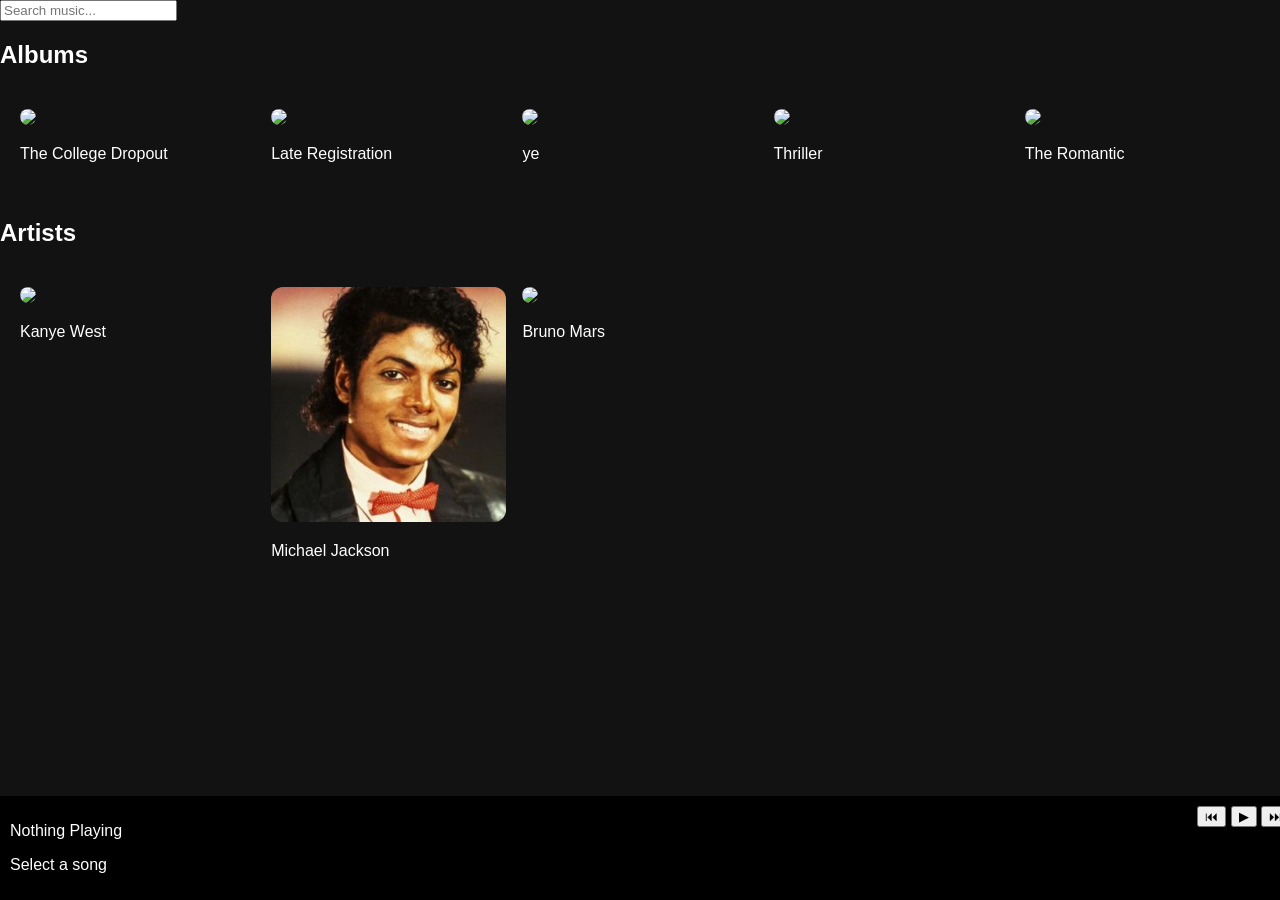
==== index.html @ 0f31b049 "Refactor footer to include playback controls Updated footer controls for song playback functionality" ====
<!DOCTYPE html>
<html lang="en">
<head>
<meta charset="UTF-8">
<meta name="viewport" content="width=device-width, initial-scale=1.0">
<title>Music App</title>
<link rel="stylesheet" href="style.css">
</head>

<body>

<nav class="navbar">
<input id="search-input" placeholder="Search music...">
</nav>

<main>
<div id="app"></div>
</main>

<footer class="player-bar">
  <div class="track-info">
    <p id="player-track-title">Nothing Playing</p>
    <p id="player-track-artist">Select a song</p>
  </div>

  <div class="controls">
    <button onclick="prevSong()">⏮</button>
    <button onclick="togglePlay()">▶</button>
    <button onclick="nextSong()">⏭</button>
  </div>
</footer>

<script src="app.js"></script>
</body>
</html>
---- style.css ----
body {
  margin: 0;
  background: #121212;
  color: white;
  font-family: Arial;
}

/* GRID DESKTOP */
.album-grid, .artist-grid {
  display: grid;
  grid-template-columns: repeat(5, 1fr);
  gap: 16px;
  padding: 20px;
}

/* CARDS */
.album-card, .artist-card {
  cursor: pointer;
}

.album-card img, .artist-card img {
  width: 100%;
  border-radius: 12px;
}

/* TRACKLIST */
.tracklist div {
  padding: 12px;
  margin: 6px 0;
  background: #1e1e1e;
  border-radius: 8px;
  cursor: pointer;
}

/* PLAYER */
.player-bar {
  position: fixed;
  bottom: 0;
  width: 100%;
  background: black;
  display: flex;
  justify-content: space-between;
  padding: 10px;
}

/* MOBILE */
@media (max-width: 768px) {
  .album-grid, .artist-grid {
    grid-template-columns: repeat(2, 1fr);
  }
}
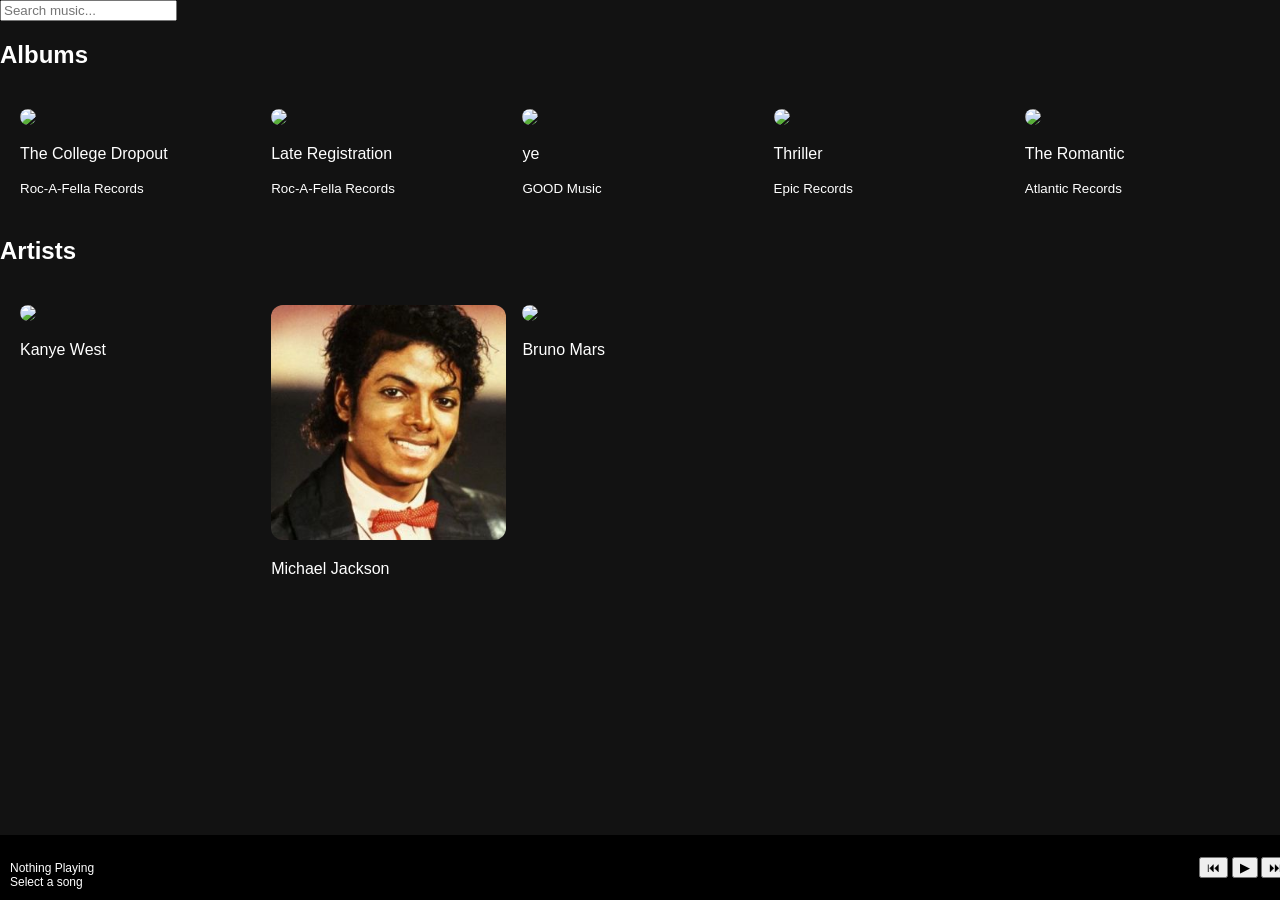
==== commit 572dc66f: "Refactor player footer layout and controls" ====
--- a/index.html
+++ b/index.html
@@ -18,16 +18,24 @@
 </main>
 
 <footer class="player-bar">
-  <div class="track-info">
-    <p id="player-track-title">Nothing Playing</p>
-    <p id="player-track-artist">Select a song</p>
+
+  <!-- LEFT: COVER + TEXT -->
+  <div class="now-playing-left">
+    <img id="player-cover" src="" />
+
+    <div class="now-playing-text">
+      <div id="player-track-title" class="title">Nothing Playing</div>
+      <div id="player-track-artist" class="artist">Select a song</div>
+    </div>
   </div>
 
+  <!-- CONTROLS -->
   <div class="controls">
     <button onclick="prevSong()">⏮</button>
-    <button onclick="togglePlay()">▶</button>
+    <button onclick="togglePlay()" id="play-btn">▶</button>
     <button onclick="nextSong()">⏭</button>
   </div>
+
 </footer>
 
 <script src="app.js"></script>
--- a/style.css
+++ b/style.css
@@ -5,7 +5,7 @@
   font-family: Arial;
 }
 
-/* GRID DESKTOP */
+/* HOME GRID */
 .album-grid, .artist-grid {
   display: grid;
   grid-template-columns: repeat(5, 1fr);
@@ -32,15 +32,20 @@
   cursor: pointer;
 }
 
-/* PLAYER */
+/* =========================
+   🔥 SHRUNK NOW PLAYING BAR
+========================= */
 .player-bar {
   position: fixed;
   bottom: 0;
   width: 100%;
+  height: 55px; /* reduced */
   background: black;
   display: flex;
   justify-content: space-between;
-  padding: 10px;
+  align-items: center;
+  padding: 5px 10px;
+  font-size: 12px;
 }
 
 /* MOBILE */
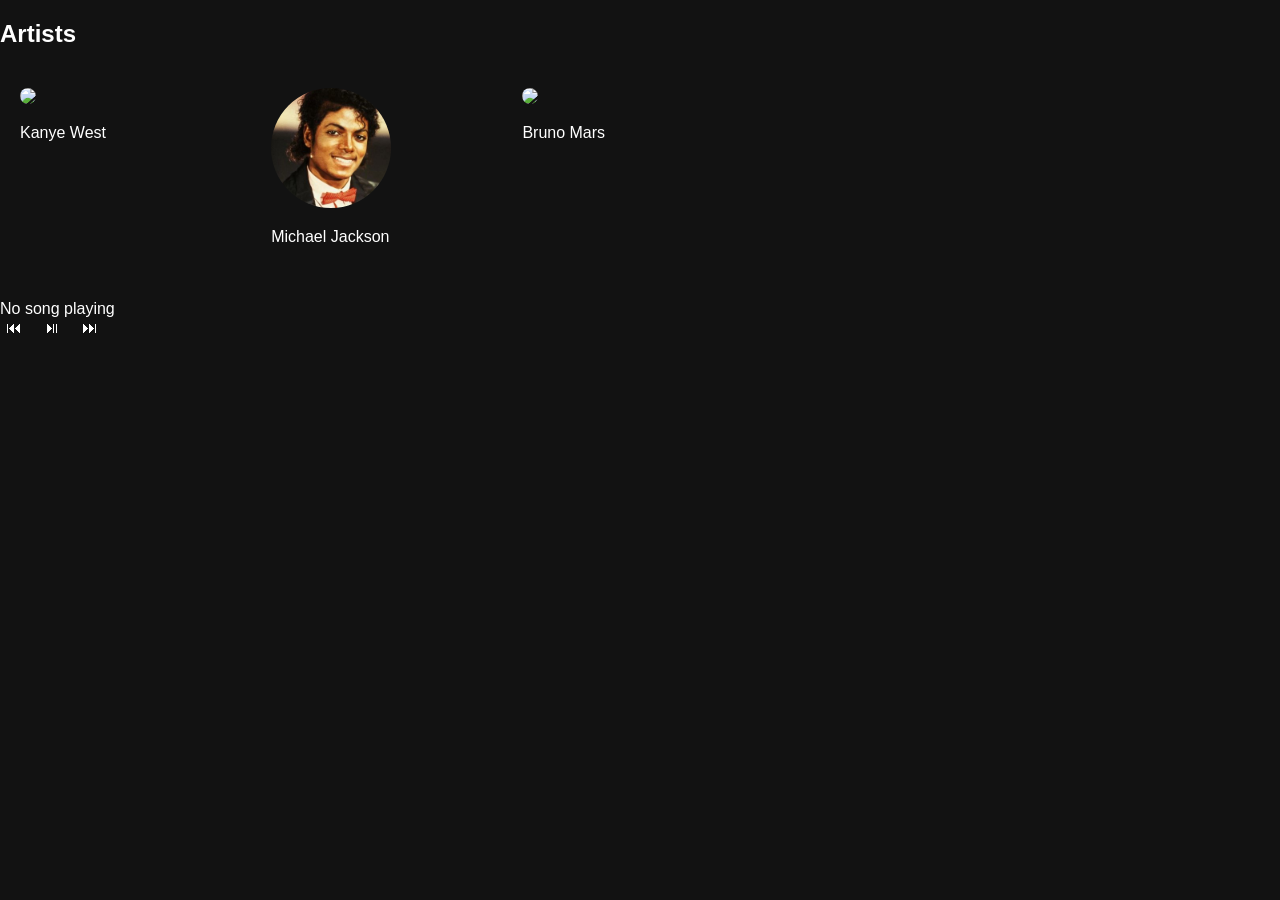
==== commit d519628c: "Refactor index.html for cleaner structure Removed duplicate elements and organized structure." ====
--- a/index.html
+++ b/index.html
@@ -1,43 +1,35 @@
 <!DOCTYPE html>
 <html lang="en">
 <head>
-<meta charset="UTF-8">
-<meta name="viewport" content="width=device-width, initial-scale=1.0">
-<title>Music App</title>
-<link rel="stylesheet" href="style.css">
+  <meta charset="UTF-8">
+  <title>Music App</title>
+  <link rel="stylesheet" href="style.css">
 </head>
 
 <body>
 
-<nav class="navbar">
-<input id="search-input" placeholder="Search music...">
-</nav>
+  <!-- MAIN APP ROOT -->
+  <div id="app"></div>
 
-<main>
-<div id="app"></div>
-</main>
+  <!-- NOW PLAYING BAR -->
+  <div id="player-bar">
+    <img id="player-cover" src="" />
+    
+    <div class="player-info">
+      <div id="player-track-title">No song playing</div>
+      <div id="player-track-artist"></div>
+    </div>
 
-<footer class="player-bar">
-
-  <!-- LEFT: COVER + TEXT -->
-  <div class="now-playing-left">
-    <img id="player-cover" src="" />
-
-    <div class="now-playing-text">
-      <div id="player-track-title" class="title">Nothing Playing</div>
-      <div id="player-track-artist" class="artist">Select a song</div>
+    <div class="controls">
+      <button onclick="prevSong()">⏮</button>
+      <button onclick="togglePlay()">⏯</button>
+      <button onclick="nextSong()">⏭</button>
     </div>
   </div>
 
-  <!-- CONTROLS -->
-  <div class="controls">
-    <button onclick="prevSong()">⏮</button>
-    <button onclick="togglePlay()" id="play-btn">▶</button>
-    <button onclick="nextSong()">⏭</button>
-  </div>
+  <!-- SCRIPTS (ORDER IS CRITICAL) -->
+  <script src="albums.js"></script>
+  <script src="app.js"></script>
 
-</footer>
-
-<script src="app.js"></script>
 </body>
 </html>
--- a/style.css
+++ b/style.css
@@ -5,7 +5,9 @@
   font-family: Arial;
 }
 
-/* HOME GRID */
+/* =========================
+   GRID LAYOUT
+========================= */
 .album-grid, .artist-grid {
   display: grid;
   grid-template-columns: repeat(5, 1fr);
@@ -13,17 +15,14 @@
   padding: 20px;
 }
 
-/* CARDS */
-.album-card, .artist-card {
-  cursor: pointer;
-}
-
 .album-card img, .artist-card img {
   width: 100%;
   border-radius: 12px;
 }
 
-/* TRACKLIST */
+/* =========================
+   TRACKLIST
+========================= */
 .tracklist div {
   padding: 12px;
   margin: 6px 0;
@@ -33,24 +32,81 @@
 }
 
 /* =========================
-   🔥 SHRUNK NOW PLAYING BAR
+   🔥 COMPACT NOW PLAYING BAR
 ========================= */
 .player-bar {
   position: fixed;
   bottom: 0;
   width: 100%;
-  height: 55px; /* reduced */
-  background: black;
+  height: 60px;
+  background: #000;
   display: flex;
+  align-items: center;
   justify-content: space-between;
-  align-items: center;
-  padding: 5px 10px;
-  font-size: 12px;
+  padding: 6px 12px;
+  box-sizing: border-box;
 }
 
-/* MOBILE */
+/* LEFT SIDE */
+.now-playing-left {
+  display: flex;
+  align-items: center;
+  gap: 10px;
+  min-width: 0;
+}
+
+.now-playing-left img {
+  width: 40px;
+  height: 40px;
+  border-radius: 6px;
+  object-fit: cover;
+}
+
+/* TEXT */
+.now-playing-text {
+  display: flex;
+  flex-direction: column;
+  line-height: 1.1;
+  min-width: 0;
+}
+
+.now-playing-text .title {
+  font-size: 13px;
+  font-weight: bold;
+  white-space: nowrap;
+  overflow: hidden;
+  text-overflow: ellipsis;
+}
+
+.now-playing-text .artist {
+  font-size: 11px;
+  opacity: 0.7;
+}
+
+/* CONTROLS */
+.controls {
+  display: flex;
+  align-items: center;
+  gap: 10px;
+}
+
+.controls button {
+  background: none;
+  border: none;
+  color: white;
+  font-size: 16px;
+  cursor: pointer;
+}
+
+/* =========================
+   MOBILE
+========================= */
 @media (max-width: 768px) {
   .album-grid, .artist-grid {
     grid-template-columns: repeat(2, 1fr);
   }
+
+  .player-bar {
+    height: 55px;
+  }
 }
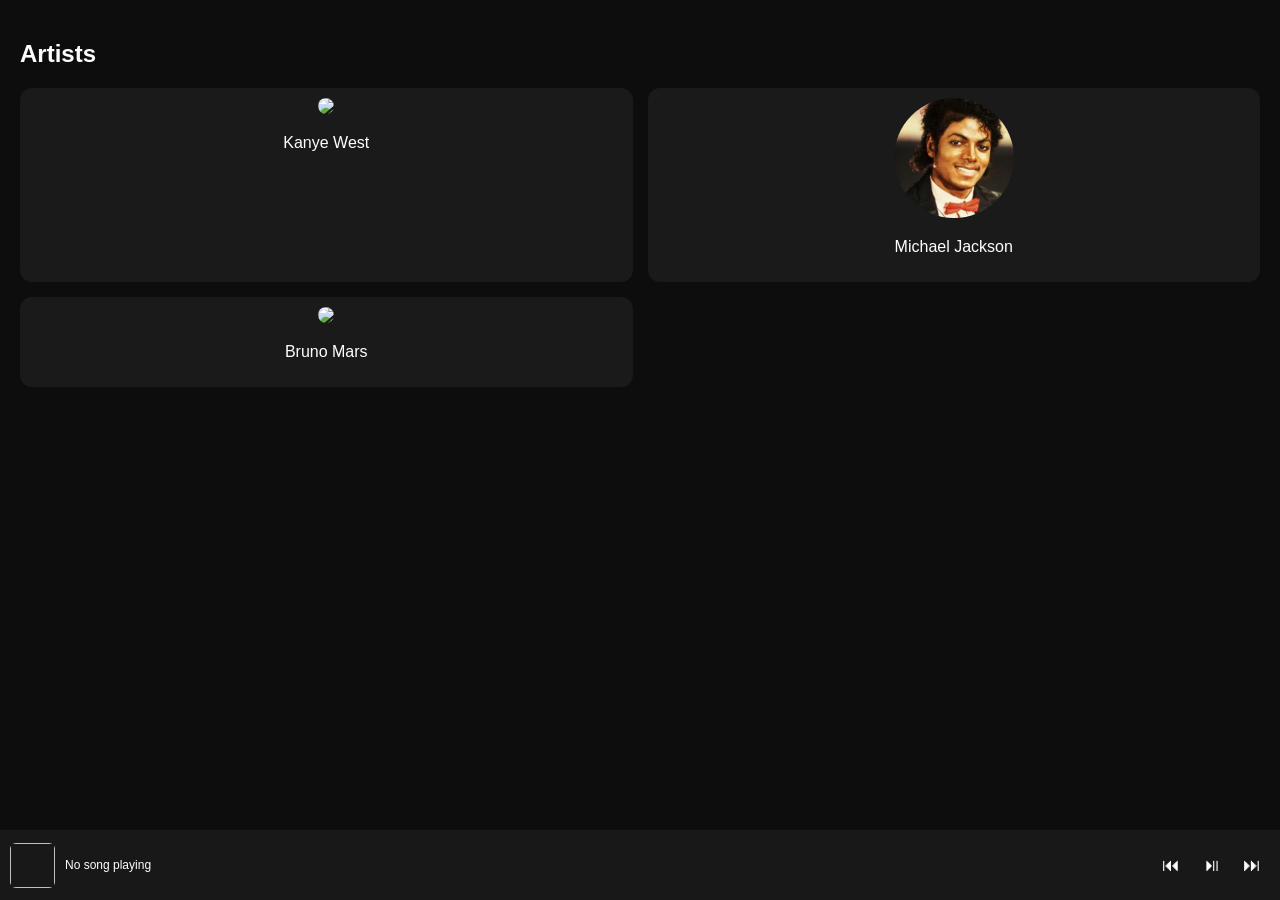
==== commit a57dab59: "Refactor HTML comments and player cover image" ====
--- a/index.html
+++ b/index.html
@@ -8,13 +8,12 @@
 
 <body>
 
-  <!-- MAIN APP ROOT -->
   <div id="app"></div>
 
   <!-- NOW PLAYING BAR -->
   <div id="player-bar">
-    <img id="player-cover" src="" />
-    
+    <img id="player-cover" />
+
     <div class="player-info">
       <div id="player-track-title">No song playing</div>
       <div id="player-track-artist"></div>
@@ -27,7 +26,7 @@
     </div>
   </div>
 
-  <!-- SCRIPTS (ORDER IS CRITICAL) -->
+  <!-- ⚠️ ORDER MATTERS -->
   <script src="albums.js"></script>
   <script src="app.js"></script>
 
--- a/style.css
+++ b/style.css
@@ -1,112 +1,93 @@
 body {
   margin: 0;
-  background: #121212;
+  font-family: Arial, sans-serif;
+  background: #0d0d0d;
   color: white;
-  font-family: Arial;
 }
 
 /* =========================
-   GRID LAYOUT
+   APP CONTAINER
 ========================= */
-.album-grid, .artist-grid {
-  display: grid;
-  grid-template-columns: repeat(5, 1fr);
-  gap: 16px;
+#app {
   padding: 20px;
-}
-
-.album-card img, .artist-card img {
-  width: 100%;
-  border-radius: 12px;
+  padding-bottom: 120px;
 }
 
 /* =========================
-   TRACKLIST
+   GRIDS
 ========================= */
-.tracklist div {
-  padding: 12px;
-  margin: 6px 0;
-  background: #1e1e1e;
-  border-radius: 8px;
+.artist-grid,
+.album-grid {
+  display: grid;
+  grid-template-columns: repeat(2, 1fr);
+  gap: 15px;
+}
+
+/* =========================
+   CARDS
+========================= */
+.artist-card,
+.album-card {
+  background: #1a1a1a;
+  padding: 10px;
+  border-radius: 12px;
+  text-align: center;
   cursor: pointer;
 }
 
+.artist-card img,
+.album-card img {
+  width: 100%;
+  border-radius: 10px;
+}
+
 /* =========================
-   🔥 COMPACT NOW PLAYING BAR
+   NOW PLAYING BAR (FIXED SMALL VERSION)
 ========================= */
-.player-bar {
+#player-bar {
   position: fixed;
   bottom: 0;
-  width: 100%;
+  left: 0;
+  right: 0;
+
   height: 60px;
-  background: #000;
+  background: #181818;
+
   display: flex;
   align-items: center;
   justify-content: space-between;
-  padding: 6px 12px;
-  box-sizing: border-box;
+
+  padding: 5px 10px;
 }
 
-/* LEFT SIDE */
-.now-playing-left {
-  display: flex;
-  align-items: center;
-  gap: 10px;
-  min-width: 0;
+#player-cover {
+  width: 45px;
+  height: 45px;
+  border-radius: 6px;
 }
 
-.now-playing-left img {
-  width: 40px;
-  height: 40px;
-  border-radius: 6px;
-  object-fit: cover;
+.player-info {
+  flex: 1;
+  margin-left: 10px;
+  overflow: hidden;
 }
 
-/* TEXT */
-.now-playing-text {
-  display: flex;
-  flex-direction: column;
-  line-height: 1.1;
-  min-width: 0;
+#player-track-title {
+  font-size: 12px;
+  white-space: nowrap;
+  overflow: hidden;
 }
 
-.now-playing-text .title {
-  font-size: 13px;
-  font-weight: bold;
-  white-space: nowrap;
-  overflow: hidden;
-  text-overflow: ellipsis;
-}
-
-.now-playing-text .artist {
-  font-size: 11px;
+#player-track-artist {
+  font-size: 10px;
   opacity: 0.7;
-}
-
-/* CONTROLS */
-.controls {
-  display: flex;
-  align-items: center;
-  gap: 10px;
 }
 
 .controls button {
   background: none;
   border: none;
   color: white;
-  font-size: 16px;
+  font-size: 18px;
+  margin: 0 3px;
   cursor: pointer;
 }
-
-/* =========================
-   MOBILE
-========================= */
-@media (max-width: 768px) {
-  .album-grid, .artist-grid {
-    grid-template-columns: repeat(2, 1fr);
-  }
-
-  .player-bar {
-    height: 55px;
-  }
-}
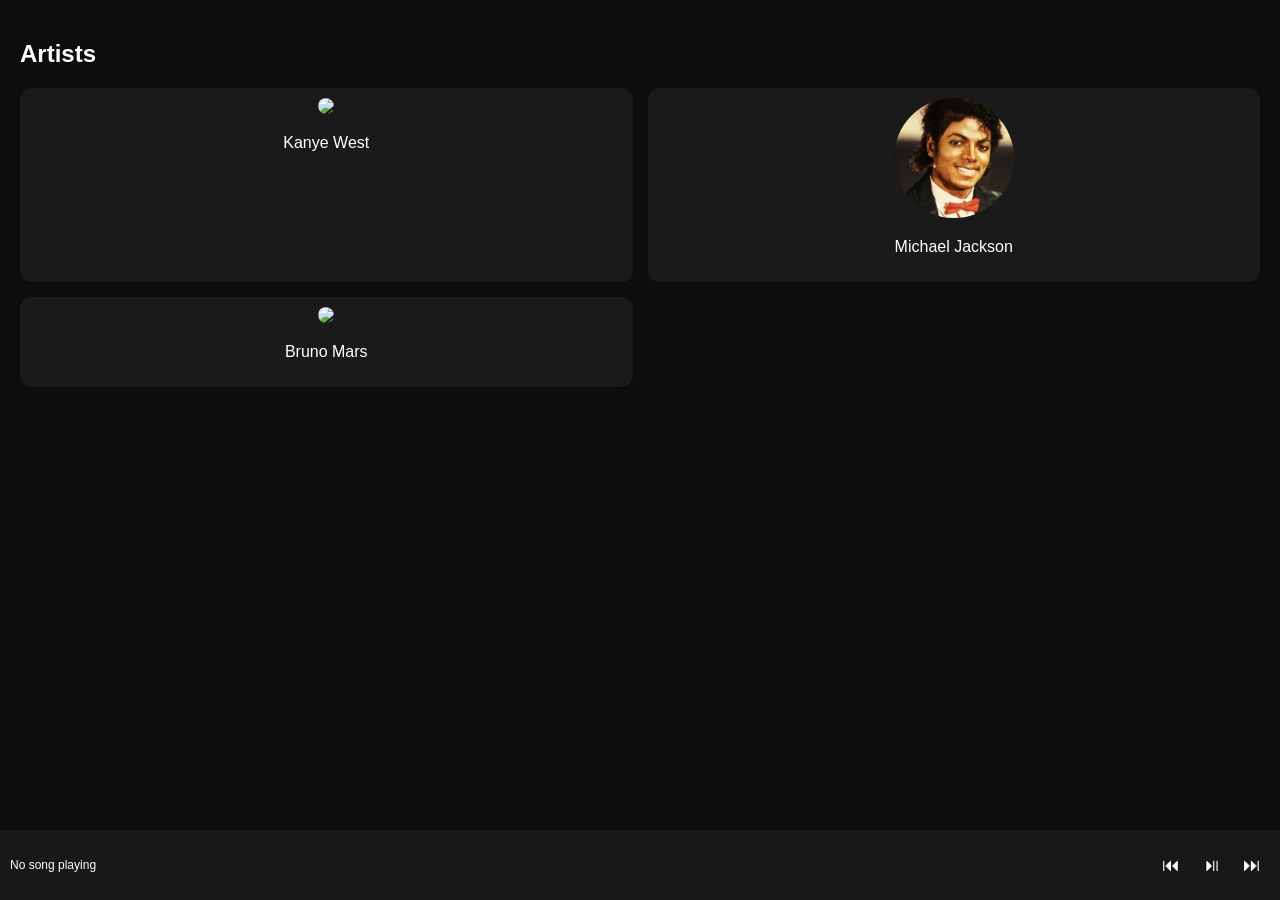
==== commit d24f7761: "Update comments for clarity in index.html" ====
--- a/index.html
+++ b/index.html
@@ -10,11 +10,9 @@
 
   <div id="app"></div>
 
-  <!-- NOW PLAYING BAR -->
+  <!-- Now Playing Bar -->
   <div id="player-bar">
-    <img id="player-cover" />
-
-    <div class="player-info">
+    <div class="info">
       <div id="player-track-title">No song playing</div>
       <div id="player-track-artist"></div>
     </div>
@@ -26,7 +24,7 @@
     </div>
   </div>
 
-  <!-- ⚠️ ORDER MATTERS -->
+  <!-- IMPORTANT ORDER -->
   <script src="albums.js"></script>
   <script src="app.js"></script>
 
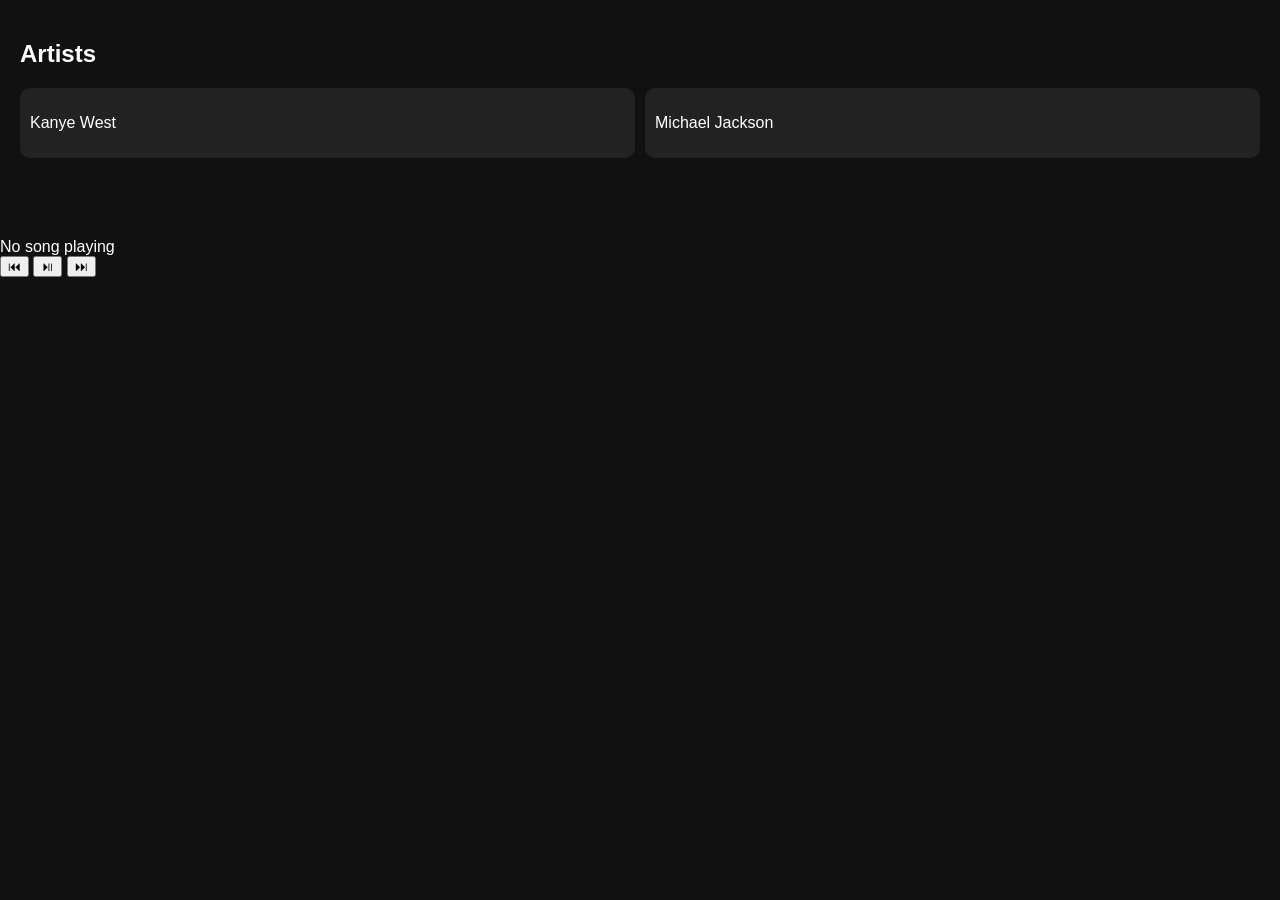
==== commit 02526df1: "Replace Now Playing Bar with Mini Player" ====
--- a/index.html
+++ b/index.html
@@ -10,12 +10,9 @@
 
   <div id="app"></div>
 
-  <!-- Now Playing Bar -->
-  <div id="player-bar">
-    <div class="info">
-      <div id="player-track-title">No song playing</div>
-      <div id="player-track-artist"></div>
-    </div>
+  <!-- Mini Player -->
+  <div id="player">
+    <div id="now-title">No song playing</div>
 
     <div class="controls">
       <button onclick="prevSong()">⏮</button>
@@ -24,7 +21,6 @@
     </div>
   </div>
 
-  <!-- IMPORTANT ORDER -->
   <script src="albums.js"></script>
   <script src="app.js"></script>
 
--- a/style.css
+++ b/style.css
@@ -1,93 +1,40 @@
 body {
   margin: 0;
-  font-family: Arial, sans-serif;
-  background: #0d0d0d;
+  font-family: Arial;
+  background: #111;
   color: white;
 }
 
-/* =========================
-   APP CONTAINER
-========================= */
 #app {
   padding: 20px;
-  padding-bottom: 120px;
+  padding-bottom: 80px;
 }
 
-/* =========================
-   GRIDS
-========================= */
-.artist-grid,
-.album-grid {
+.artist-grid, .album-grid {
   display: grid;
   grid-template-columns: repeat(2, 1fr);
-  gap: 15px;
+  gap: 10px;
 }
 
-/* =========================
-   CARDS
-========================= */
-.artist-card,
-.album-card {
-  background: #1a1a1a;
+.artist-card, .album-card {
+  background: #222;
   padding: 10px;
-  border-radius: 12px;
-  text-align: center;
-  cursor: pointer;
+  border-radius: 10px;
 }
 
-.artist-card img,
-.album-card img {
+img {
   width: 100%;
   border-radius: 10px;
 }
 
-/* =========================
-   NOW PLAYING BAR (FIXED SMALL VERSION)
-========================= */
 #player-bar {
   position: fixed;
   bottom: 0;
-  left: 0;
-  right: 0;
-
+  width: 100%;
   height: 60px;
-  background: #181818;
-
+  background: black;
   display: flex;
+  justify-content: space-between;
   align-items: center;
-  justify-content: space-between;
-
-  padding: 5px 10px;
+  padding: 5px;
 }
-
-#player-cover {
-  width: 45px;
-  height: 45px;
-  border-radius: 6px;
-}
-
-.player-info {
-  flex: 1;
-  margin-left: 10px;
-  overflow: hidden;
-}
-
-#player-track-title {
-  font-size: 12px;
-  white-space: nowrap;
-  overflow: hidden;
-}
-
-#player-track-artist {
-  font-size: 10px;
-  opacity: 0.7;
-}
-
-.controls button {
-  background: none;
-  border: none;
-  color: white;
-  font-size: 18px;
-  margin: 0 3px;
-  cursor: pointer;
-}
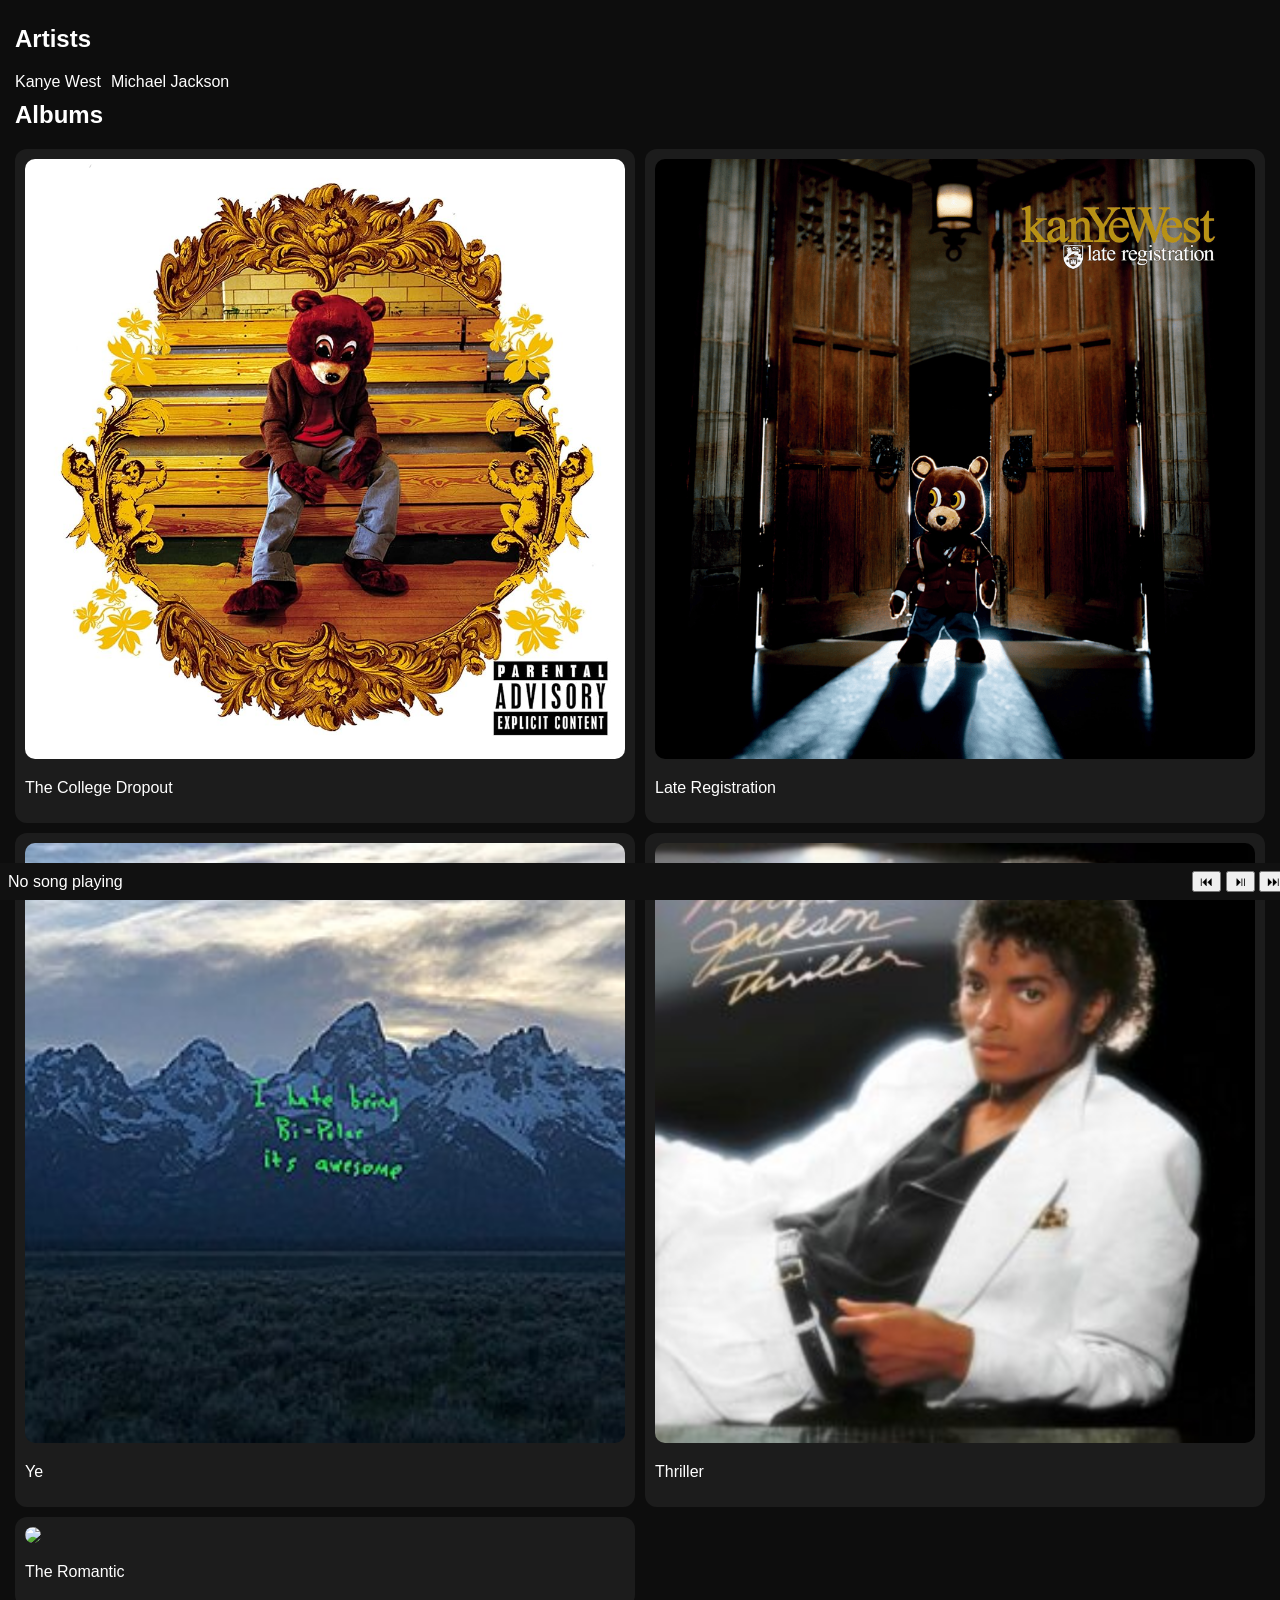
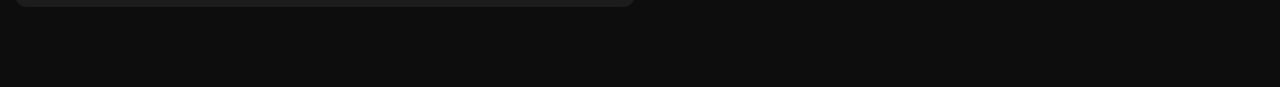
==== commit 812d8351: "Update comments and element IDs in index.html" ====
--- a/index.html
+++ b/index.html
@@ -10,9 +10,9 @@
 
   <div id="app"></div>
 
-  <!-- Mini Player -->
+  <!-- MINI PLAYER -->
   <div id="player">
-    <div id="now-title">No song playing</div>
+    <div id="now">No song playing</div>
 
     <div class="controls">
       <button onclick="prevSong()">⏮</button>
--- a/style.css
+++ b/style.css
@@ -1,40 +1,61 @@
 body {
   margin: 0;
   font-family: Arial;
-  background: #111;
+  background: #0d0d0d;
   color: white;
 }
 
 #app {
-  padding: 20px;
+  padding: 15px;
   padding-bottom: 80px;
 }
 
-.artist-grid, .album-grid {
+/* =========================
+   SECTIONS
+========================= */
+.section-title {
+  margin-top: 10px;
+}
+
+/* =========================
+   ARTIST ROW
+========================= */
+.artist-row {
+  display: flex;
+  gap: 10px;
+  overflow-x: auto;
+}
+
+/* =========================
+   ALBUM GRID (2x2 MOBILE STYLE)
+========================= */
+.album-grid {
   display: grid;
   grid-template-columns: repeat(2, 1fr);
   gap: 10px;
 }
 
-.artist-card, .album-card {
-  background: #222;
+.album-card {
+  background: #1c1c1c;
   padding: 10px;
-  border-radius: 10px;
+  border-radius: 12px;
 }
 
-img {
+.album-card img {
   width: 100%;
   border-radius: 10px;
 }
 
-#player-bar {
+/* =========================
+   PLAYER BAR (SMALL APPLE STYLE)
+========================= */
+#player {
   position: fixed;
   bottom: 0;
   width: 100%;
-  height: 60px;
-  background: black;
+  background: #111;
+  padding: 8px;
   display: flex;
   justify-content: space-between;
   align-items: center;
-  padding: 5px;
 }
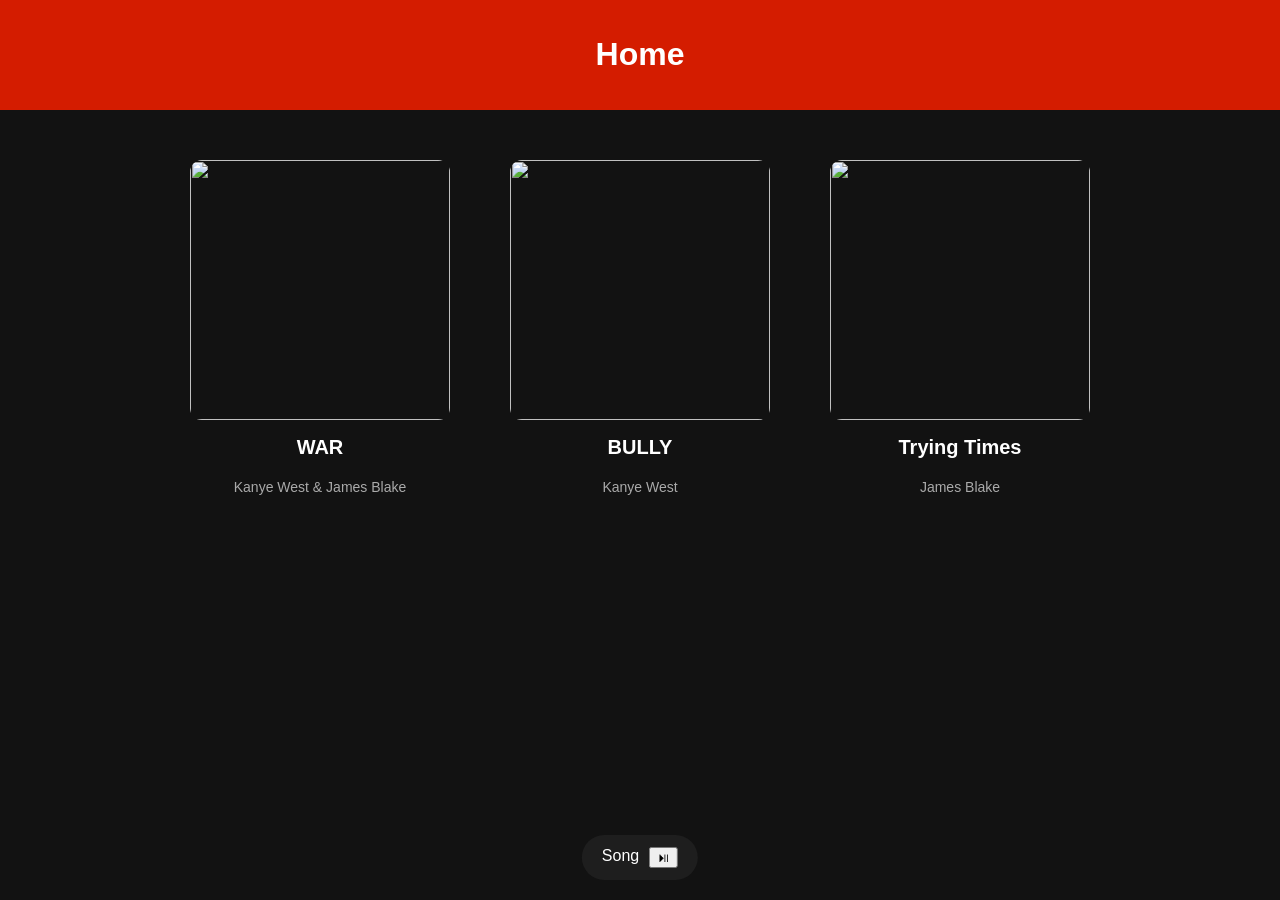
==== commit 55c0da48: "Update index.html" ====
--- a/index.html
+++ b/index.html
@@ -5,24 +5,106 @@
   <title>Music App</title>
   <link rel="stylesheet" href="style.css">
 </head>
-
 <body>
 
-  <div id="app"></div>
+<header>
+  <h1 id="page-title">Home</h1>
+</header>
 
-  <!-- MINI PLAYER -->
-  <div id="player">
-    <div id="now">No song playing</div>
+<main>
 
-    <div class="controls">
-      <button onclick="prevSong()">⏮</button>
-      <button onclick="togglePlay()">⏯</button>
-      <button onclick="nextSong()">⏭</button>
+<!-- HOME -->
+<div id="home-view">
+
+  <div class="album-grid">
+
+    <div class="album-card" onclick="openAlbum('war')">
+      <img src="war/warlol.png">
+      <h3>WAR</h3>
+      <p>Kanye West & James Blake</p>
+    </div>
+
+    <div class="album-card" onclick="openAlbum('bully')">
+      <img src="lol/bully-cover.jpg">
+      <h3>BULLY</h3>
+      <p>Kanye West</p>
+    </div>
+
+    <div class="album-card" onclick="openAlbum('tryingtimes')">
+      <img src="fun/ttcover.png">
+      <h3>Trying Times</h3>
+      <p>James Blake</p>
+    </div>
+
+  </div>
+
+</div>
+
+<!-- ALBUM VIEW -->
+<div id="album-view" style="display:none;">
+
+  <button class="back-btn" onclick="goHome()">← Back</button>
+
+  <div class="album-scroll">
+
+    <div class="album-page">
+
+      <img id="album-cover-img" class="album-big">
+      <h2 id="album-title">Album</h2>
+      <p id="album-artist">Artist</p>
+
+      <div class="track-list" id="track-list"></div>
+
+    </div>
+
+  </div>
+
+</div>
+
+</main>
+
+<!-- MINI PLAYER -->
+<div class="mini-player" onclick="expandPlayer()">
+  <span id="mini-title">Song</span>
+  <button onclick="event.stopPropagation(); playPause()">⏯</button>
+</div>
+
+<!-- FULL PLAYER -->
+<div class="full-player" id="fullPlayer">
+
+  <div class="options-btn" onclick="toggleOptions()">●</div>
+
+  <div class="options-menu" id="optionsMenu">
+    <button>Placeholder Option</button>
+  </div>
+
+  <div class="album-cover" id="album-cover"></div>
+
+  <div class="info">
+    <h2 id="song-title">Title</h2>
+    <p id="artist-name">Artist</p>
+
+    <input type="range" id="progress" min="0" max="100">
+
+    <div class="time-row">
+      <span id="current-time">0:00</span>
+      <span id="remaining-time">-0:00</span>
     </div>
   </div>
 
-  <script src="albums.js"></script>
-  <script src="app.js"></script>
+  <div class="controls">
+    <button onclick="prevTrack()">⏮</button>
+    <button onclick="playPause()">⏯</button>
+    <button onclick="nextTrack()">⏭</button>
+  </div>
 
+  <input type="range" id="volume" min="0" max="1" step="0.01">
+
+  <button class="close-btn" onclick="closePlayer()">⬇</button>
+
+  <audio id="audio-player"></audio>
+</div>
+
+<script src="script.js"></script>
 </body>
 </html>
--- a/style.css
+++ b/style.css
@@ -1,61 +1,200 @@
 body {
   margin: 0;
-  font-family: Arial;
-  background: #0d0d0d;
-  color: white;
-}
-
-#app {
+  font-family: Arial, sans-serif;
+  background: #121212;
+  color: white;
+}
+
+header {
+  background: #D41C00;
   padding: 15px;
-  padding-bottom: 80px;
-}
-
-/* =========================
-   SECTIONS
-========================= */
-.section-title {
+  text-align: center;
+}
+
+/* HOME LAYOUT (UPDATED BIGGER + SPACED OUT) */
+.album-grid {
+  display: flex;
+  justify-content: center;
+  gap: 60px;              /* more space between albums */
+  padding: 50px;
+  flex-wrap: wrap;
+}
+
+.album-card {
+  text-align: center;
+  cursor: pointer;
+  width: 260px;          /* bigger card */
+  color: white;
+}
+
+.album-card img {
+  width: 260px;          /* bigger cover */
+  height: 260px;         /* bigger cover */
+  border-radius: 12px;
+  transition: transform 0.2s ease;
+}
+
+.album-card img:hover {
+  transform: scale(1.05);
+}
+
+.album-card h3 {
+  margin-top: 12px;
+  font-size: 20px;
+}
+
+.album-card p {
+  color: #aaa;
+  font-size: 14px;
+}
+
+/* ALBUM VIEW */
+#album-view {
+  height: calc(100vh - 60px);
+  overflow-y: auto;
+  padding-top: 10px;
+}
+
+.album-scroll {
+  min-height: 100%;
+  padding-bottom: 120px;
+}
+
+.album-page {
+  display: flex;
+  flex-direction: column;
+  align-items: center;
+}
+
+.back-btn {
+  position: absolute;
+  top: 70px;
+  left: 15px;
+  background: none;
+  border: none;
+  color: white;
+  font-size: 16px;
+  cursor: pointer;
+}
+
+/* ALBUM PAGE */
+.album-big {
+  width: 300px;
+  height: 300px;
+  border-radius: 10px;
+}
+
+.track-list {
+  margin-top: 20px;
+  width: 80%;
+}
+
+.track {
+  display: flex;
+  gap: 10px;
+  padding: 12px;
+  background: #1e1e1e;
   margin-top: 10px;
-}
-
-/* =========================
-   ARTIST ROW
-========================= */
-.artist-row {
+  border-radius: 8px;
+  cursor: pointer;
+}
+
+.track:hover {
+  background: #2a2a2a;
+}
+
+.track-num {
+  color: #aaa;
+  width: 20px;
+}
+
+/* MINI PLAYER */
+.mini-player {
+  position: fixed;
+  bottom: 20px;
+  left: 50%;
+  transform: translateX(-50%);
+  background: #1e1e1e;
+  padding: 12px 20px;
+  border-radius: 40px;
   display: flex;
   gap: 10px;
-  overflow-x: auto;
-}
-
-/* =========================
-   ALBUM GRID (2x2 MOBILE STYLE)
-========================= */
-.album-grid {
-  display: grid;
-  grid-template-columns: repeat(2, 1fr);
-  gap: 10px;
-}
-
-.album-card {
-  background: #1c1c1c;
+  cursor: pointer;
+}
+
+/* FULL PLAYER */
+.full-player {
+  position: fixed;
+  top: 0;
+  left: 0;
+  width: 100%;
+  height: 100%;
+  background: #121212;
+  display: flex;
+  flex-direction: column;
+  align-items: center;
+  justify-content: space-around;
+  transform: translateY(100%);
+  transition: 0.4s;
+}
+
+.full-player.active {
+  transform: translateY(0);
+}
+
+.album-cover {
+  width: 360px;
+  height: 360px;
+  background: #333;
+  border-radius: 10px;
+}
+
+.info {
+  width: 80%;
+  text-align: left;
+}
+
+#progress {
+  width: 100%;
+}
+
+.time-row {
+  display: flex;
+  justify-content: space-between;
+  font-size: 12px;
+  color: #aaa;
+}
+
+.controls button {
+  background: none;
+  border: none;
+  color: white;
+  font-size: 26px;
+  margin: 0 10px;
+}
+
+#volume {
+  width: 95%;
+}
+
+.options-btn {
+  position: absolute;
+  top: 20px;
+  right: 20px;
+  cursor: pointer;
+}
+
+.options-menu {
+  position: absolute;
+  top: 60px;
+  right: 20px;
+  background: #1e1e1e;
   padding: 10px;
-  border-radius: 12px;
-}
-
-.album-card img {
-  width: 100%;
-  border-radius: 10px;
-}
-
-/* =========================
-   PLAYER BAR (SMALL APPLE STYLE)
-========================= */
-#player {
-  position: fixed;
-  bottom: 0;
-  width: 100%;
-  background: #111;
-  padding: 8px;
-  display: flex;
-  justify-content: space-between;
-  align-items: center;
-}
+  display: none;
+}
+
+.close-btn {
+  position: absolute;
+  top: 20px;
+  left: 20px;
+}
